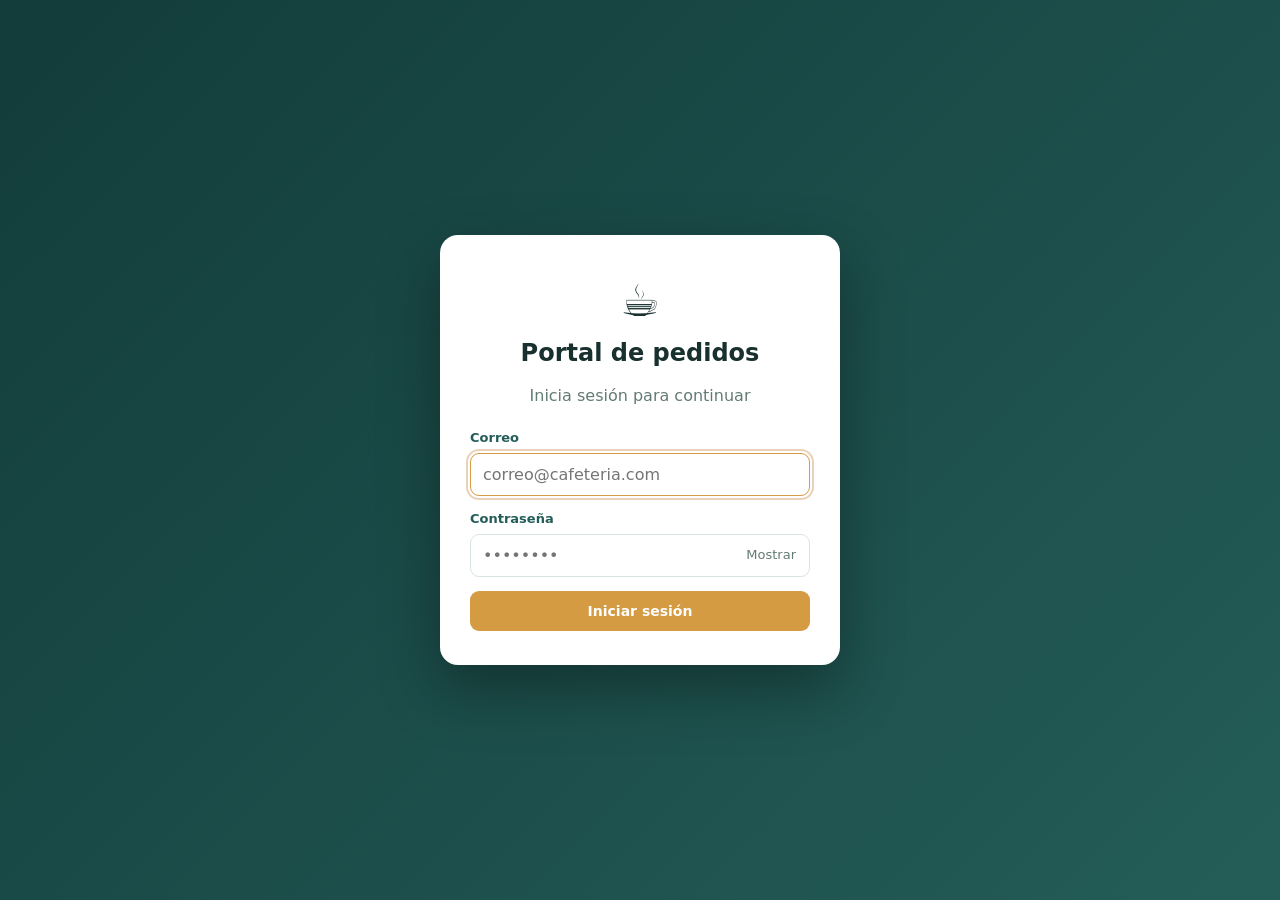
==== wwwroot/categorias.html @ cc50c9fa "Subi toda la base de datos con el HTML" ====
<!DOCTYPE html>
<html lang="es">
<head>
  <meta charset="utf-8">
  <meta name="viewport" content="width=device-width, initial-scale=1">
  <title>Categorías · Cafetería</title>
  <meta name="theme-color" content="#123c3a">
  <meta name="apple-mobile-web-app-capable" content="yes">
  <meta name="apple-mobile-web-app-status-bar-style" content="default">
  <meta name="apple-mobile-web-app-title" content="Cafetería">
  <link rel="manifest" href="manifest.webmanifest">
  <link rel="icon" type="image/png" href="icons/favicon-48.png">
  <link rel="apple-touch-icon" href="icons/apple-touch-icon.png">
  <link rel="stylesheet" href="css/estilos.css">
</head>
<body data-pagina="categorias" data-titulo="Categorías">
<div class="layout">
  <aside id="sidebar" class="sidebar"></aside>
  <div class="principal">
    <header id="topbar" class="topbar"></header>
    <main class="contenido">

      <div class="barra-herramientas">
        <div class="grow"><input type="search" id="buscar" placeholder="Buscar categoría…" aria-label="Buscar"></div>
        <div id="filtros-extra" style="display:flex;gap:10px"></div>
        <button class="btn btn-primario" id="btn-nuevo">+ Nueva categoría</button>
      </div>
      <div class="tarjeta"><div class="tabla-wrap"><table id="tabla"><thead></thead><tbody></tbody></table></div></div>
    </main>
  </div>
</div>

<script src="js/app.js"></script>
<script src="js/crud.js"></script>
<script>
iniciarCrud({
  entidad: 'Categoría', plural: 'categorías', ruta: '/Categoria', id: 'idCategoria',
  columnas: [
    { titulo: 'Nombre', campo: 'nombre' },
    { titulo: 'Descripción', campo: 'descripcion' },
    { titulo: 'Estatus', render: c => badgeEstatus(c.estatus) }
  ],
  campos: [
    { campo: 'nombre', etiqueta: 'Nombre', requerido: true, max: 50, completo: true },
    { campo: 'descripcion', etiqueta: 'Descripción', tipo: 'textarea', max: 200, completo: true },
    { campo: 'estatus', etiqueta: 'Estatus', tipo: 'estatus' }
  ]
});
</script>
</body>
</html>
---- wwwroot/css/estilos.css ----
:root {
  --cafe-oscuro: #123c3a;
  --cafe: #245d58;
  --acento: #d49b43;
  --acento-oscuro: #b67d2e;
  --crema: #f4f7f4;
  --superficie: #ffffff;
  --borde: #d8e5df;
  --texto: #18302e;
  --suave: #637b75;
  --ok: #2e7d4f;
  --ok-fondo: #e4f3ea;
  --error: #b3372f;
  --error-fondo: #fbe9e7;
  --aviso: #9a6412;
  --aviso-fondo: #fdf1d9;
  --radio: 12px;
  --sombra: 0 1px 3px rgba(18, 60, 58, .08), 0 6px 18px rgba(18, 60, 58, .06);
}

* { box-sizing: border-box; }

body {
  margin: 0;
  font-family: system-ui, -apple-system, "Segoe UI", Roboto, "Helvetica Neue", Arial, sans-serif;
  background: var(--crema);
  color: var(--texto);
  line-height: 1.45;
}

h1, h2, h3 { margin: 0; line-height: 1.2; }
button, input, select, textarea { font: inherit; color: inherit; }
[hidden] { display: none !important; }

/* ---------- Layout ---------- */
.layout { display: flex; min-height: 100vh; }
.principal { flex: 1; min-width: 0; display: flex; flex-direction: column; }
.contenido { padding: 24px; max-width: 1280px; width: 100%; margin: 0 auto; }

.sidebar {
  width: 250px;
  background: var(--cafe-oscuro);
  color: #edf7f2;
  position: sticky;
  top: 0;
  height: 100vh;
  display: flex;
  flex-direction: column;
  padding: 20px 14px;
  flex-shrink: 0;
  z-index: 30;
}
.marca { display: flex; align-items: center; gap: 12px; padding: 4px 8px 20px; }
.marca .logo { font-size: 28px; }
.marca strong { display: block; font-size: 17px; }
.marca small { color: #bad6ce; }

.sidebar nav { display: flex; flex-direction: column; gap: 4px; flex: 1; overflow-y: auto; }
.sidebar nav a {
  display: flex; align-items: center; gap: 12px;
  padding: 10px 12px; border-radius: 10px;
  color: #e0f0ea; text-decoration: none; font-size: 15px;
}
.sidebar nav a:hover { background: rgba(255, 255, 255, .08); }
.sidebar nav a.activo { background: var(--acento); color: #fff; font-weight: 600; }

.usuario-caja { border-top: 1px solid rgba(255, 255, 255, .15); padding: 14px 8px 0; }
.usuario-caja strong { display: block; }
.usuario-caja small { color: #bad6ce; display: block; margin-bottom: 10px; }

.topbar {
  display: flex; align-items: center; gap: 14px;
  padding: 16px 24px;
  background: var(--superficie);
  border-bottom: 1px solid var(--borde);
  position: sticky; top: 0; z-index: 20;
}
.topbar h1 { font-size: 20px; flex: 1; }
.topbar-usuario { color: var(--suave); font-size: 14px; }
.btn-menu { display: none; background: none; border: 0; font-size: 24px; cursor: pointer; padding: 2px 6px; }
.overlay { display: none; }

@media (max-width: 860px) {
  .sidebar { position: fixed; left: 0; top: 0; transform: translateX(-100%); transition: transform .2s; }
  .sidebar.abierto { transform: translateX(0); }
  .overlay.visible { display: block; position: fixed; inset: 0; background: rgba(0, 0, 0, .4); z-index: 25; }
  .btn-menu { display: inline-block; }
  .contenido { padding: 16px; }
  .topbar { padding: 12px 16px; }
  .topbar-usuario { display: none; }
}

/* ---------- Tarjetas ---------- */
.tarjeta {
  background: var(--superficie);
  border: 1px solid var(--borde);
  border-radius: var(--radio);
  box-shadow: var(--sombra);
}
.tarjeta-cuerpo { padding: 18px; }
.tarjeta-titulo { font-size: 16px; padding: 16px 18px 0; }
.tarjeta-sub { color: var(--suave); font-size: 13px; padding: 2px 18px 0; }

.grid-stats { display: grid; grid-template-columns: repeat(auto-fit, minmax(190px, 1fr)); gap: 14px; margin-bottom: 20px; }
.stat { padding: 18px; }
.stat .etiqueta { color: var(--suave); font-size: 13px; }
.stat .valor { font-size: 28px; font-weight: 700; margin-top: 4px; }
.stat.alerta .valor { color: var(--aviso); }
.stat.peligro .valor { color: var(--error); }
.stat.bueno .valor { color: var(--ok); }

.grid-2 { display: grid; grid-template-columns: 1fr 1fr; gap: 18px; }
@media (max-width: 1000px) { .grid-2 { grid-template-columns: 1fr; } }

/* ---------- Botones ---------- */
.btn {
  display: inline-flex; align-items: center; justify-content: center; gap: 6px;
  padding: 9px 16px; border-radius: 9px;
  border: 1px solid transparent; cursor: pointer;
  font-weight: 600; font-size: 14px; text-decoration: none;
  transition: background .15s, border-color .15s;
}
.btn:disabled { opacity: .6; cursor: not-allowed; }
.btn-primario { background: var(--acento); color: #fff; }
.btn-primario:hover:not(:disabled) { background: var(--acento-oscuro); }
.btn-secundario { background: var(--superficie); border-color: var(--borde); color: var(--texto); }
.btn-secundario:hover:not(:disabled) { background: #f3ece1; }
.btn-peligro { background: var(--error); color: #fff; }
.btn-peligro:hover:not(:disabled) { background: #8f2b24; }
.btn-chico { padding: 5px 10px; font-size: 13px; }
.btn-bloque { width: 100%; }
.btn-fantasma { background: transparent; color: #e0f0ea; border-color: rgba(255, 255, 255, .25); }
.btn-fantasma:hover { background: rgba(255, 255, 255, .1); }

/* ---------- Formularios ---------- */
input, select, textarea {
  width: 100%;
  padding: 9px 12px;
  border: 1px solid var(--borde);
  border-radius: 9px;
  background: #fff;
}
input:focus, select:focus, textarea:focus { outline: 2px solid rgba(194, 124, 58, .35); border-color: var(--acento); }
label { display: block; font-size: 13px; font-weight: 600; margin-bottom: 5px; color: var(--cafe); }
.campo { margin-bottom: 14px; }
.campo small { color: var(--suave); }
.form-grid { display: grid; grid-template-columns: 1fr 1fr; gap: 0 16px; }
.form-grid .completo { grid-column: 1 / -1; }
@media (max-width: 600px) { .form-grid { grid-template-columns: 1fr; } }

.barra-herramientas { display: flex; flex-wrap: wrap; gap: 10px; margin-bottom: 16px; align-items: flex-end; }
.barra-herramientas .grow { flex: 1; min-width: 200px; }
.barra-herramientas select, .barra-herramientas input { width: auto; min-width: 170px; }
.barra-herramientas input[type="search"] { width: 100%; }
.filtro { display: flex; flex-direction: column; }
.filtro label { margin-bottom: 3px; font-size: 12px; }

/* ---------- Tablas ---------- */
.tabla-wrap { overflow-x: auto; }
table { width: 100%; border-collapse: collapse; font-size: 14px; }
th {
  text-align: left; font-size: 12px; text-transform: uppercase; letter-spacing: .04em;
  color: var(--suave); padding: 12px 16px; border-bottom: 1px solid var(--borde); white-space: nowrap;
}
td { padding: 12px 16px; border-bottom: 1px solid #f0e9dd; vertical-align: middle; }
tbody tr:last-child td { border-bottom: 0; }
tbody tr:hover { background: #fdfaf5; }
td small { display: block; color: var(--suave); }
.col-acciones { width: 1%; white-space: nowrap; text-align: right; }
td.col-acciones { display: table-cell; }
td.col-acciones .btn + .btn { margin-left: 6px; }
.num { text-align: right; font-variant-numeric: tabular-nums; }
.vacio { text-align: center; color: var(--suave); padding: 28px 16px; }

/* ---------- Insignias ---------- */
.badge { display: inline-block; padding: 3px 10px; border-radius: 999px; font-size: 12px; font-weight: 600; white-space: nowrap; }
.badge-ok { background: var(--ok-fondo); color: var(--ok); }
.badge-error { background: var(--error-fondo); color: var(--error); }
.badge-aviso { background: var(--aviso-fondo); color: var(--aviso); }
.badge-gris { background: #eee7dc; color: var(--suave); }

/* ---------- Dialogos ---------- */
dialog.dialogo {
  border: 0; border-radius: 14px; padding: 0;
  width: min(560px, calc(100vw - 32px));
  box-shadow: 0 20px 60px rgba(0, 0, 0, .3);
  color: var(--texto);
}
dialog.dialogo-chico { width: min(400px, calc(100vw - 32px)); }
dialog.dialogo-ancho { width: min(760px, calc(100vw - 32px)); }
dialog.dialogo::backdrop { background: rgba(35, 20, 12, .55); }
.dialogo-cab { padding: 18px 22px; border-bottom: 1px solid var(--borde); display: flex; justify-content: space-between; align-items: center; }
.dialogo-cab h2 { font-size: 18px; }
.dialogo-cuerpo { padding: 20px 22px; max-height: 70vh; overflow-y: auto; }
.dialogo-pie { padding: 14px 22px; border-top: 1px solid var(--borde); display: flex; justify-content: flex-end; gap: 10px; background: #fcf9f4; border-radius: 0 0 14px 14px; }
.cerrar { background: none; border: 0; font-size: 22px; cursor: pointer; color: var(--suave); }

/* ---------- Mensajes ---------- */
.aviso { padding: 10px 14px; border-radius: 9px; font-size: 14px; margin-bottom: 14px; }
.aviso-error { background: var(--error-fondo); color: var(--error); }
.aviso-ok { background: var(--ok-fondo); color: var(--ok); }

#toasts { position: fixed; right: 18px; bottom: 18px; display: flex; flex-direction: column; gap: 10px; z-index: 1000; }
.toast {
  background: var(--cafe-oscuro); color: #fff; padding: 12px 16px; border-radius: 10px;
  box-shadow: 0 8px 24px rgba(0, 0, 0, .25); max-width: 360px; font-size: 14px;
  border-left: 5px solid var(--ok); animation: entra .2s ease-out;
}
.toast.error { border-left-color: #ef6b5f; }
@keyframes entra { from { opacity: 0; transform: translateY(8px); } to { opacity: 1; transform: none; } }

/* ---------- Login ---------- */
.login-fondo {
  min-height: 100vh; display: grid; place-items: center; padding: 20px;
  background: linear-gradient(135deg, var(--cafe-oscuro), var(--cafe));
}
.login-tarjeta {
  background: #fff; border-radius: 18px; padding: 34px 30px; width: min(400px, 100%);
  box-shadow: 0 24px 60px rgba(0, 0, 0, .35);
}
.login-tarjeta .logo { font-size: 44px; text-align: center; }
.login-tarjeta h1 { text-align: center; font-size: 24px; margin: 6px 0 4px; }
.login-tarjeta .sub { text-align: center; color: var(--suave); margin-bottom: 22px; }
.campo-clave { position: relative; }
.campo-clave button {
  position: absolute; right: 6px; top: 50%; transform: translateY(-50%);
  background: none; border: 0; cursor: pointer; color: var(--suave); padding: 6px 8px; font-size: 13px;
}
.demo { margin-top: 16px; font-size: 12px; color: var(--suave); text-align: center; }

/* ---------- Nuevo pedido ---------- */
.pedido-layout { display: grid; grid-template-columns: 1fr 390px; gap: 18px; align-items: start; }
@media (max-width: 1050px) { .pedido-layout { grid-template-columns: 1fr; } }
.chips { display: flex; flex-wrap: wrap; gap: 8px; margin: 12px 0; }
.chip {
  border: 1px solid var(--borde); background: #fff; border-radius: 999px;
  padding: 6px 14px; cursor: pointer; font-size: 13px; font-weight: 600;
}
.chip.activo { background: var(--cafe); border-color: var(--cafe); color: #fff; }
.grid-productos { display: grid; grid-template-columns: repeat(auto-fill, minmax(190px, 1fr)); gap: 12px; }
.producto-card { padding: 14px; display: flex; flex-direction: column; gap: 6px; }
.producto-card h3 { font-size: 15px; }
.producto-card .cat { font-size: 12px; color: var(--acento-oscuro); font-weight: 600; }
.producto-card .desc { font-size: 13px; color: var(--suave); flex: 1; }
.producto-card .precio { font-size: 18px; font-weight: 700; }
.producto-card .stock { font-size: 12px; color: var(--suave); }
.producto-card.agotado { opacity: .55; }

.ticket { position: sticky; top: 84px; }
.ticket-lineas { max-height: 340px; overflow-y: auto; }
.linea { padding: 12px 0; border-bottom: 1px dashed var(--borde); }
.linea-top { display: flex; justify-content: space-between; gap: 8px; font-weight: 600; font-size: 14px; }
.linea-ctrl { display: flex; align-items: center; gap: 6px; margin: 8px 0 6px; }
.linea-ctrl input { width: 58px; text-align: center; padding: 5px; }
.linea-ctrl .btn { padding: 3px 10px; }
.linea-ctrl .sub { margin-left: auto; font-weight: 700; }
.linea input.obs { font-size: 13px; padding: 6px 10px; }
.ticket-total { display: flex; justify-content: space-between; align-items: center; font-size: 20px; font-weight: 700; padding: 14px 0; }

/* ---------- Detalle de pedido ---------- */
.detalle-datos { display: grid; grid-template-columns: repeat(auto-fit, minmax(160px, 1fr)); gap: 12px; margin-bottom: 18px; }
.detalle-datos div span { display: block; font-size: 12px; color: var(--suave); }
.detalle-datos div strong { font-size: 15px; }

.tabla-titulo { display: flex; justify-content: space-between; align-items: center; padding: 16px 18px 6px; }

/* Acabados de la identidad visual verde petróleo */
:focus-visible { outline: 3px solid #d49b43; outline-offset: 2px; }
::selection { background: #d9eee6; color: #123c3a; }

/* ---------- PWA: instalación opcional ---------- */
.pwa-instalar { white-space: nowrap; }
.login-tarjeta .pwa-instalar { margin-top: 12px; }
@media (max-width: 480px) {
  .topbar .pwa-instalar { font-size: 12px; padding: 7px 9px; }
}
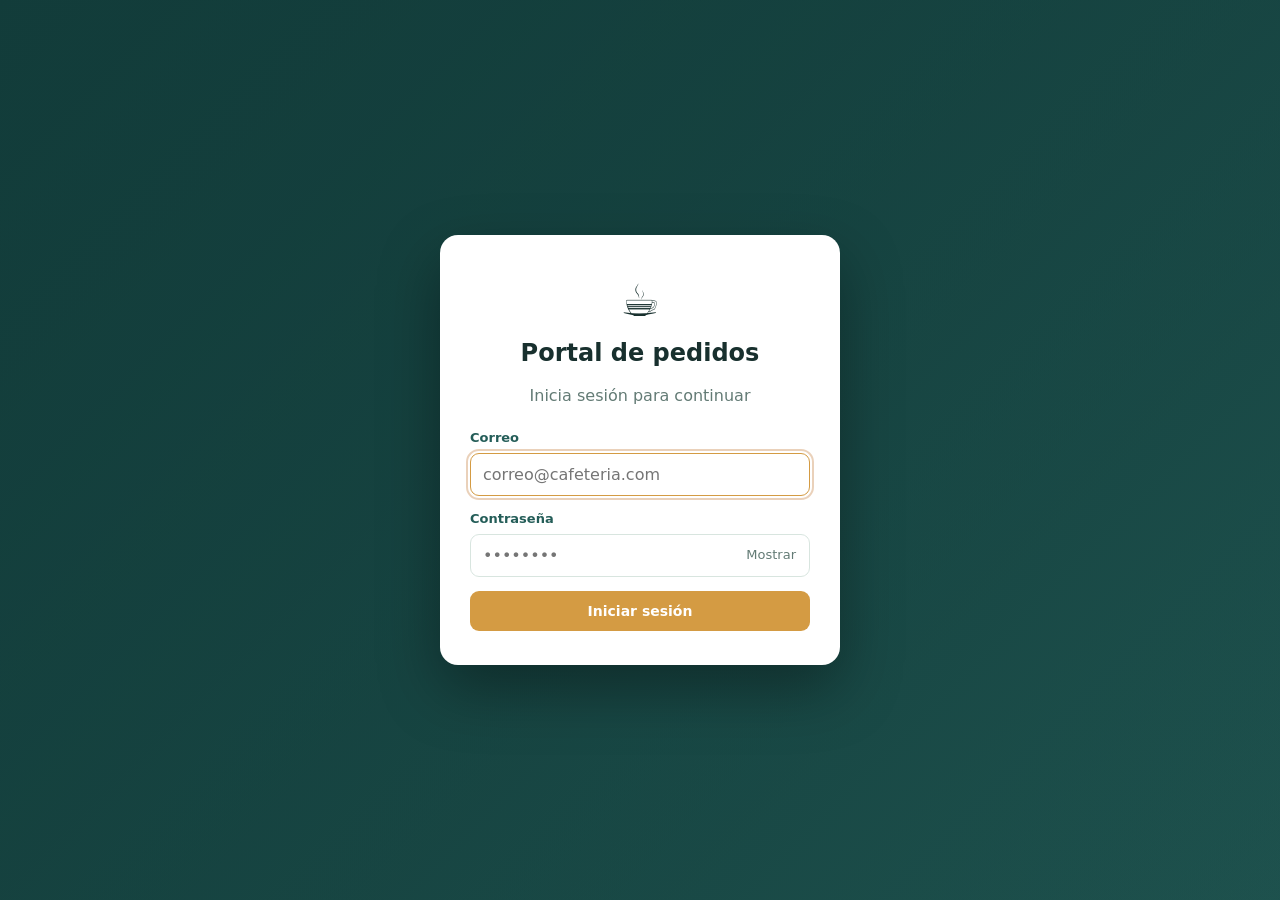
==== commit 179e79b6: "Correo de registro, exportar a Excel con graficas, paginacion y carrusel de inicio" ====
--- a/wwwroot/categorias.html
+++ b/wwwroot/categorias.html
@@ -1,4 +1,8 @@
 <!DOCTYPE html>
+<!--
+  MODULO DISENO - Catalogo de categorias
+  Usa estilos.css y el menu compartido de app.js
+-->
 <html lang="es">
 <head>
   <meta charset="utf-8">
@@ -11,7 +15,7 @@
   <link rel="manifest" href="manifest.webmanifest">
   <link rel="icon" type="image/png" href="icons/favicon-48.png">
   <link rel="apple-touch-icon" href="icons/apple-touch-icon.png">
-  <link rel="stylesheet" href="css/estilos.css">
+  <link rel="stylesheet" href="css/estilos.css?v=3">
 </head>
 <body data-pagina="categorias" data-titulo="Categorías">
 <div class="layout">
@@ -30,8 +34,9 @@
   </div>
 </div>
 
-<script src="js/app.js"></script>
-<script src="js/crud.js"></script>
+<script src="js/app.js?v=3"></script>
+<script src="js/excel.js?v=3"></script>
+<script src="js/crud.js?v=3"></script>
 <script>
 iniciarCrud({
   entidad: 'Categoría', plural: 'categorías', ruta: '/Categoria', id: 'idCategoria',
--- a/wwwroot/css/estilos.css
+++ b/wwwroot/css/estilos.css
@@ -1,3 +1,10 @@
+/*
+  MODULO DISENO - Hoja de estilos general
+  Paleta de colores de la cafeteria en variables :root
+  Estilos de menu, tarjetas, tablas, formularios, botones y avisos
+  Diseno responsivo para celular y computadora
+*/
+
 :root {
   --cafe-oscuro: #123c3a;
   --cafe: #245d58;
@@ -274,3 +281,50 @@
 @media (max-width: 480px) {
   .topbar .pwa-instalar { font-size: 12px; padding: 7px 9px; }
 }
+
+
+/* ---------- Carrusel del inicio de sesion ---------- */
+.login-fondo { position: relative; overflow: hidden; }
+.carrusel { position: absolute; inset: 0; }
+.carrusel .slide {
+  position: absolute; inset: 0; background-size: cover; background-position: center;
+  opacity: 0; transform: scale(1.06); transition: opacity 1.2s ease, transform 6s ease;
+}
+.carrusel .slide.activa { opacity: 1; transform: scale(1); }
+.carrusel::after {
+  content: ""; position: absolute; inset: 0;
+  background: linear-gradient(135deg, rgba(18, 60, 58, .72), rgba(18, 60, 58, .35));
+}
+.slide-texto {
+  position: absolute; left: 28px; bottom: 54px; z-index: 1;
+  color: #fff; font-size: 22px; font-weight: 700; text-shadow: 0 2px 10px rgba(0, 0, 0, .5);
+}
+.login-tarjeta { position: relative; z-index: 2; }
+.carrusel-puntos {
+  position: absolute; bottom: 22px; left: 50%; transform: translateX(-50%);
+  display: flex; gap: 8px; z-index: 2;
+}
+.carrusel-puntos button {
+  width: 10px; height: 10px; border-radius: 50%; border: 0; padding: 0; cursor: pointer;
+  background: rgba(255, 255, 255, .5); transition: background .2s, width .2s;
+}
+.carrusel-puntos button.activo { background: var(--acento); width: 26px; border-radius: 6px; }
+@media (max-width: 640px) { .slide-texto { display: none; } }
+@media (prefers-reduced-motion: reduce) { .carrusel .slide { transition: opacity .3s; transform: none; } }
+
+/* ---------- Paginacion de tablas ---------- */
+.paginacion {
+  display: flex; flex-wrap: wrap; justify-content: space-between; align-items: center;
+  gap: 10px; padding: 12px 16px; border-top: 1px solid var(--borde); font-size: 13px; color: var(--suave);
+}
+.paginacion-controles { display: flex; flex-wrap: wrap; align-items: center; gap: 6px; }
+.paginacion-controles label { display: inline-flex; align-items: center; gap: 6px; margin: 0 6px 0 0; font-size: 13px; }
+.paginacion-controles select { width: auto; min-width: 0; padding: 4px 8px; }
+.paginacion-pagina { padding: 0 6px; font-weight: 600; color: var(--texto); }
+
+/* ---------- Boton de Excel ---------- */
+.btn-excel { background: #1d6f42; color: #fff; }
+.btn-excel:hover:not(:disabled) { background: #155a35; }
+.barra-derecha { justify-content: flex-end; }
+.barra-herramientas .btn-excel { margin-left: auto; }
+.grid-productos + .paginacion { border-top: 0; padding: 16px 0 0; }
